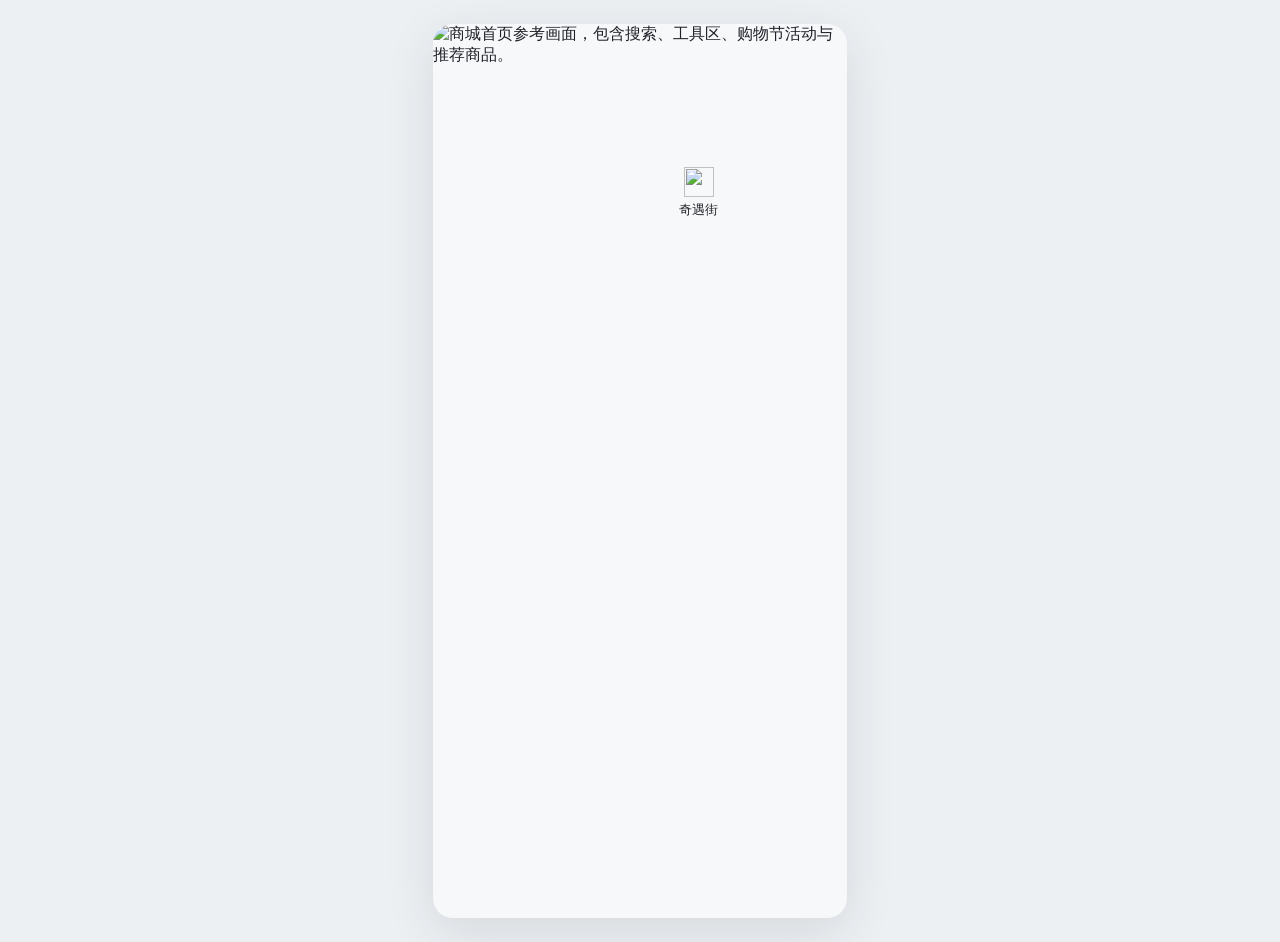
==== mall.html @ 702ea398 "Publish current Qiyu Street H5" ====
<!doctype html>
<html lang="zh-CN">
<head>
  <meta charset="utf-8">
  <meta name="viewport" content="width=device-width,initial-scale=1,viewport-fit=cover">
  <meta name="theme-color" content="#f7f8fa">
  <title>商城 · 奇遇街入口</title>
  <link rel="icon" href="data:,">
  <link rel="preload" as="image" href="assets/mall-reference.png">
  <link rel="preload" as="image" href="assets/entry-coupon-orange-3d.png">
  <script defer src="mall-entry.js?v=orange-ticket-3"></script>
  <style>
    *{box-sizing:border-box}
    body{margin:0;background:#edf0f3;font-family:-apple-system,BlinkMacSystemFont,"PingFang SC","Microsoft YaHei",sans-serif;color:#202128}
    .mall-screen{position:relative;width:min(100%,414px);margin:0 auto;background:#f7f8fa}
    .mall-reference{display:block;width:100%;height:auto;user-select:none}
    .qiyujie-entry{position:absolute;left:56.2%;top:15.8%;width:16%;height:6.1%;display:flex;flex-direction:column;align-items:center;justify-content:flex-start;padding-top:.5%;gap:4px;background:#f7f8fa;color:#202128;text-decoration:none;font-size:clamp(11px,3.14vw,13px);font-weight:400;line-height:18px;-webkit-tap-highlight-color:transparent}
    .entry-symbol{display:block;position:relative;width:45.29%;aspect-ratio:1;perspective:100px;flex:none}
    .entry-store,.entry-coupon{position:absolute;inset:0;display:block;width:100%;height:100%;margin:0;backface-visibility:hidden;transition:transform 360ms cubic-bezier(.22,.8,.26,1),opacity 240ms ease;pointer-events:none}
    .entry-store{opacity:1;transform:translateY(0) rotateX(0)}
    .entry-coupon{opacity:0;transform:translateY(5px) rotateX(-65deg)}
    .entry-coupon img{position:absolute;left:7%;top:-10%;display:block;width:86%;height:120%;object-fit:fill}
    .qiyujie-entry[data-phase="coupon"] .entry-store{opacity:0;transform:translateY(-5px) rotateX(65deg)}
    .qiyujie-entry[data-phase="coupon"] .entry-coupon{opacity:1;transform:translateY(0) rotateX(0)}
    .qiyujie-entry:focus-visible{outline:2px solid #ff742a;outline-offset:-2px;border-radius:6px}
    .qiyujie-entry:active .entry-symbol{transform:scale(.93)}
    @media(prefers-reduced-motion:reduce){.entry-store,.entry-coupon{transition:none!important}.qiyujie-entry .entry-store{opacity:1!important;transform:none!important}.qiyujie-entry .entry-coupon{display:none!important}}
    @media(min-width:700px){body{padding:24px 0}.mall-screen{box-shadow:0 14px 50px #16202c1c;border-radius:20px;overflow:hidden}}
  </style>
</head>
<body>
  <main class="mall-screen" aria-label="商城首页">
    <img class="mall-reference" src="assets/mall-reference.png" width="1260" height="2720" alt="商城首页参考画面，包含搜索、工具区、购物节活动与推荐商品。" draggable="false">
    <a class="qiyujie-entry" href="street-3d.html?from=mall" aria-label="奇遇街，逛喜欢的小店" data-phase="icon">
      <span class="entry-symbol" aria-hidden="true">
        <img class="entry-store" src="assets/qiyujie-entry.svg?v=mono-30-v3" width="30" height="30" alt="">
        <span class="entry-coupon"><img src="assets/entry-coupon-orange-3d.png" width="30" height="30" alt=""></span>
      </span>
      <span>奇遇街</span>
    </a>
  </main>
</body>
</html>
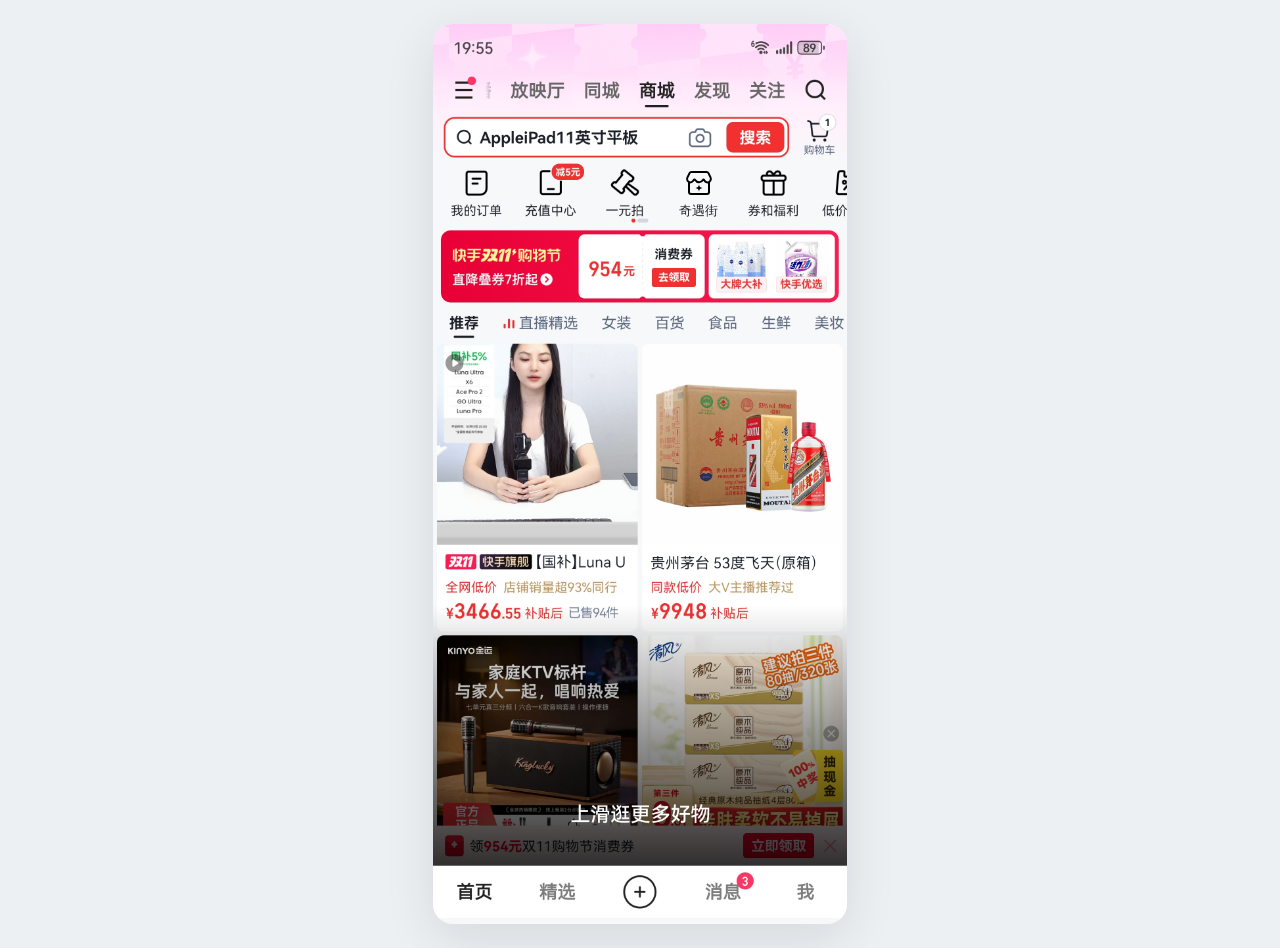
==== commit 1340cff8: "Polish commerce flow, image readiness and mobile storefront presentation" ====
--- a/mall.html
+++ b/mall.html
@@ -8,6 +8,8 @@
   <link rel="icon" href="data:,">
   <link rel="preload" as="image" href="assets/mall-reference.png">
   <link rel="preload" as="image" href="assets/entry-coupon-orange-3d.png">
+  <link rel="stylesheet" href="image-loading.css?v=design-polish-3">
+  <script defer src="image-loading.js?v=design-polish-3"></script>
   <script defer src="mall-entry.js?v=orange-ticket-3"></script>
   <style>
     *{box-sizing:border-box}
--- a/image-loading.css
+++ b/image-loading.css
@@ -0,0 +1,8 @@
+.image-loading-message{position:absolute;inset:0;display:grid;place-content:center;min-height:40px;background:linear-gradient(110deg,#f5f2ed,#fffaf4,#f5f2ed);color:#746e65;font:12px/1.6 -apple-system,BlinkMacSystemFont,"PingFang SC",sans-serif;text-align:center;pointer-events:none;border-radius:inherit;z-index:1}
+.image-loading-message[hidden]{display:none}
+.image-loading-surface[data-art-state=loading]>.sprite-image,.image-loading-surface[data-art-state=error]>.sprite-image{visibility:hidden}
+.image-retry-notice{position:absolute;left:16px;right:16px;bottom:100px;z-index:80;display:flex;justify-content:space-between;align-items:center;gap:12px;padding:8px 12px;border:1px solid #ffd5c6;border-radius:14px;background:#fff9f3;box-shadow:0 4px 20px #5933181a;color:#584338;font:12px/1.5 -apple-system,BlinkMacSystemFont,"PingFang SC",sans-serif}
+.image-retry-notice[hidden]{display:none}
+.image-retry-notice button{min-height:44px;padding:8px 12px;border:0;border-radius:12px;background:#df2d23;color:white;font:inherit;font-size:13px;font-weight:600;cursor:pointer}
+.mall-screen{min-height:100dvh}
+.mall-screen>.image-loading-message{top:0;bottom:auto;height:100dvh;background:#f7f8fa}
